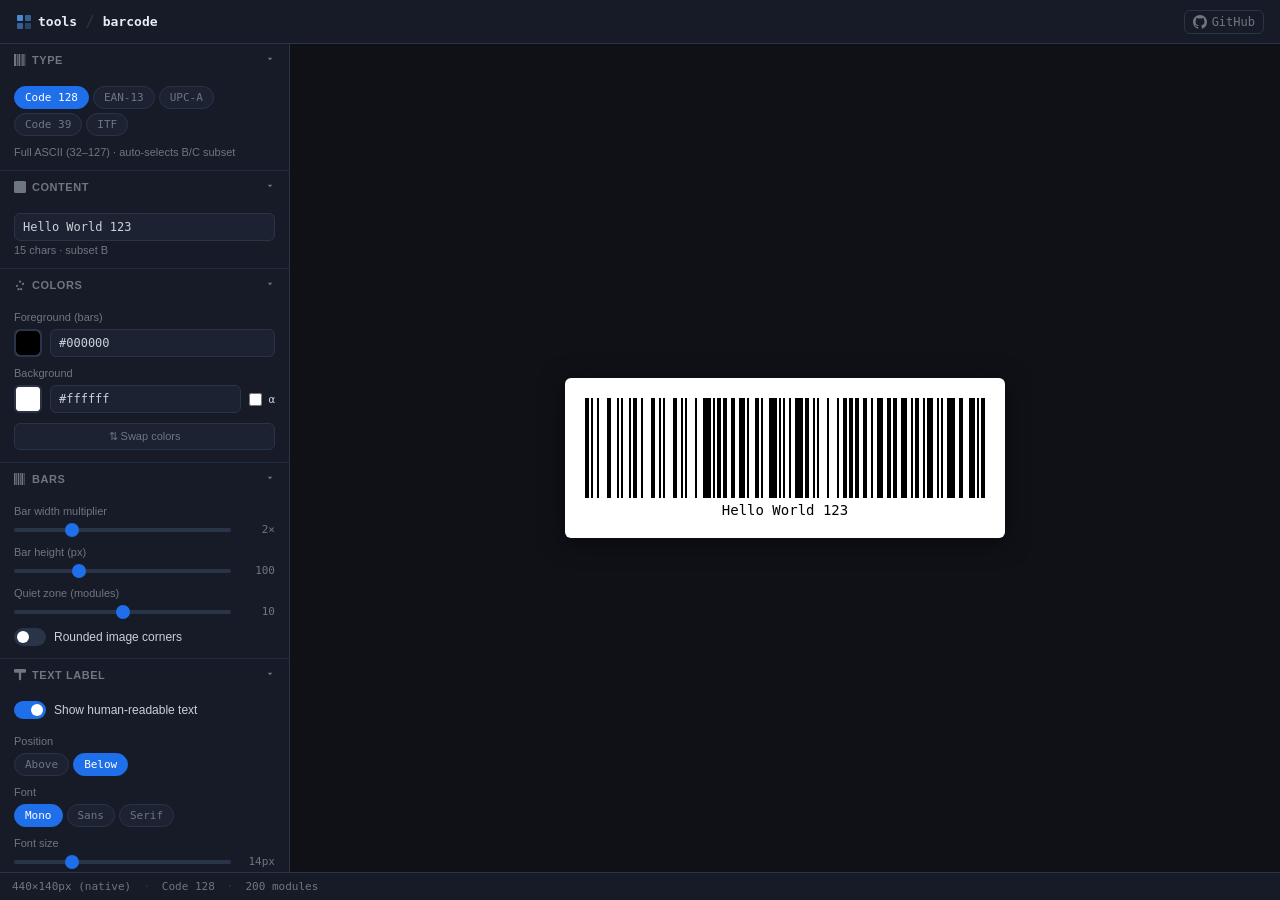
==== barcode/index.html @ 76c6822c "add barcode and qr tools, update homepage cards" ====
<!DOCTYPE html>
<html lang="en">
<head>
<meta charset="UTF-8">
<meta name="viewport" content="width=device-width, initial-scale=1">
<title>Barcode Generator · tools.bluejar.org</title>
<style>
*,*::before,*::after{box-sizing:border-box;margin:0;padding:0}
:root{
  --bg:#0f1117;--bg-sidebar:#161b27;--bg-input:#1c2232;--bg-hover:#1f2637;--bg-active:#243047;
  --border:#2a3448;--border-light:#1e2a3d;
  --accent:#1f6feb;--accent-h:#388bfd;
  --text:#c9d1d9;--text-dim:#6e7681;--text-heading:#e6edf3;
  --font-mono:'JetBrains Mono','Fira Mono','Cascadia Code',monospace;
  --font-ui:-apple-system,BlinkMacSystemFont,'Segoe UI',sans-serif;
  --hdr:44px;--sw:290px;--stbar:28px;--r:6px;
}
html,body{height:100%;background:var(--bg);color:var(--text);font-family:var(--font-ui);font-size:13px}

#app{display:grid;grid-template-columns:var(--sw) 1fr;grid-template-rows:var(--hdr) 1fr var(--stbar);height:100vh}

/* header */
header{grid-column:1/-1;display:flex;align-items:center;gap:8px;padding:0 16px;
  background:var(--bg-sidebar);border-bottom:1px solid var(--border);font-family:var(--font-mono);font-size:13px}
#hdr-logo{text-decoration:none;color:var(--text-heading);font-weight:600;display:flex;align-items:center;gap:6px}
.hdr-sep{color:var(--border);font-size:16px}
#hdr-title{color:var(--text-heading);font-weight:600}
#hdr-space{flex:1}
#hdr-gh{display:flex;align-items:center;gap:5px;color:var(--text-dim);text-decoration:none;
  font-size:12px;padding:4px 8px;border-radius:var(--r);border:1px solid var(--border)}
#hdr-gh:hover{color:var(--text);border-color:var(--accent)}

/* sidebar */
aside{background:var(--bg-sidebar);border-right:1px solid var(--border);overflow-y:auto;overflow-x:hidden}

/* main */
main{display:flex;align-items:center;justify-content:center;overflow:auto;padding:24px;background:var(--bg)}

/* status bar */
#stbar{grid-column:1/-1;display:flex;align-items:center;gap:12px;padding:0 12px;
  background:var(--bg-sidebar);border-top:1px solid var(--border);font-size:11px;
  color:var(--text-dim);font-family:var(--font-mono)}
.st-sep{opacity:.3}

/* preview */
#preview-wrap{display:flex;flex-direction:column;align-items:center;gap:12px;max-width:100%}
#preview-canvas{max-width:100%;max-height:calc(100vh - var(--hdr) - var(--stbar) - 48px);
  object-fit:contain;border-radius:var(--r);box-shadow:0 4px 24px rgba(0,0,0,.5);image-rendering:pixelated}
#preview-err{color:#f87171;background:rgba(248,113,113,.1);border:1px solid rgba(248,113,113,.3);
  border-radius:var(--r);padding:10px 16px;font-size:12px;max-width:520px;text-align:center;display:none}

/* sidebar sections */
.sb-sec{border-bottom:1px solid var(--border-light)}
.sb-hdr{display:flex;align-items:center;gap:6px;padding:10px 14px;cursor:pointer;user-select:none;
  font-size:11px;font-weight:600;letter-spacing:.05em;text-transform:uppercase;color:var(--text-dim)}
.sb-hdr:hover{color:var(--text);background:var(--bg-hover)}
.chevron{margin-left:auto;transition:transform .15s}
.sb-sec.collapsed .chevron{transform:rotate(-90deg)}
.sb-body{padding:10px 14px 12px;display:flex;flex-direction:column;gap:10px}
.sb-sec.collapsed .sb-body{display:none}

/* controls */
.clabel{font-size:11px;color:var(--text-dim);margin-bottom:3px;display:block}
.crow{display:flex;flex-direction:column;gap:3px}

/* pills */
.pills{display:flex;gap:4px;flex-wrap:wrap}
.pill{padding:4px 10px;border-radius:20px;border:1px solid var(--border);background:var(--bg-input);
  color:var(--text-dim);font-size:11px;cursor:pointer;transition:all .1s;font-family:var(--font-mono)}
.pill:hover{border-color:var(--accent);color:var(--text)}
.pill.active{background:var(--accent);border-color:var(--accent);color:#fff}

/* inputs */
input[type=text],input[type=number]{width:100%;background:var(--bg-input);border:1px solid var(--border);
  border-radius:var(--r);color:var(--text);padding:6px 8px;font-size:12px;font-family:var(--font-mono);outline:none}
input[type=text]:focus,input[type=number]:focus{border-color:var(--accent)}
input.err{border-color:#f87171!important}

/* color swatch */
.color-row{display:flex;align-items:center;gap:8px}
.swatch{width:28px;height:28px;border-radius:var(--r);border:2px solid var(--border);cursor:pointer;overflow:hidden;flex-shrink:0}
.swatch input[type=color]{width:42px;height:42px;margin:-7px;cursor:pointer;border:none;outline:none}
.cval{flex:1;font-family:var(--font-mono);font-size:11px}

/* slider */
.srow{display:flex;align-items:center;gap:8px}
input[type=range]{flex:1;-webkit-appearance:none;height:4px;border-radius:2px;background:var(--border);outline:none}
input[type=range]::-webkit-slider-thumb{-webkit-appearance:none;width:14px;height:14px;border-radius:50%;background:var(--accent);cursor:pointer}
.sval{font-size:11px;font-family:var(--font-mono);color:var(--text-dim);min-width:36px;text-align:right}

/* toggle */
.trow{display:flex;align-items:center;gap:8px}
.tog{position:relative;width:32px;height:18px;flex-shrink:0}
.tog input{opacity:0;width:0;height:0;position:absolute}
.tog-track{position:absolute;inset:0;background:var(--border);border-radius:9px;cursor:pointer;transition:background .15s}
.tog input:checked+.tog-track{background:var(--accent)}
.tog-thumb{position:absolute;top:3px;left:3px;width:12px;height:12px;background:#fff;border-radius:50%;pointer-events:none;transition:transform .15s}
.tog input:checked~.tog-thumb{transform:translateX(14px)}
.tog-lbl{font-size:12px;color:var(--text);cursor:pointer}

/* buttons */
.btn{display:inline-flex;align-items:center;gap:6px;padding:7px 14px;border-radius:var(--r);
  border:1px solid var(--border);background:var(--bg-input);color:var(--text);font-size:12px;
  cursor:pointer;transition:all .1s;font-family:var(--font-ui)}
.btn:hover{background:var(--bg-hover);border-color:var(--accent-h)}
.btn.primary{background:var(--accent);border-color:var(--accent);color:#fff}
.btn.primary:hover{background:var(--accent-h)}
.btn-row{display:flex;gap:6px;flex-wrap:wrap}
.btn:disabled{opacity:.4;cursor:not-allowed}
#btn-swap{padding:6px 10px;border-radius:var(--r);border:1px solid var(--border);background:var(--bg-input);
  cursor:pointer;color:var(--text-dim);font-size:11px;transition:all .1s}
#btn-swap:hover{color:var(--text);border-color:var(--accent)}

/* misc */
.hint{font-size:11px;color:var(--text-dim)}
.errhint{font-size:11px;color:#f87171}
.check-row{display:flex;align-items:center;gap:6px;cursor:pointer}
.check-row input[type=checkbox]{accent-color:var(--accent);width:13px;height:13px;cursor:pointer}
.check-lbl{font-size:12px}
</style>
</head>
<body>
<div id="app">

<header>
  <a id="hdr-logo" href="/">
    <svg width="16" height="16" viewBox="0 0 16 16" fill="none">
      <rect x="1" y="1" width="6" height="6" rx="1" fill="#58a6ff" opacity=".8"/>
      <rect x="9" y="1" width="6" height="6" rx="1" fill="#58a6ff" opacity=".5"/>
      <rect x="1" y="9" width="6" height="6" rx="1" fill="#58a6ff" opacity=".5"/>
      <rect x="9" y="9" width="6" height="6" rx="1" fill="#58a6ff" opacity=".3"/>
    </svg>
    tools
  </a>
  <span class="hdr-sep">/</span>
  <span id="hdr-title">barcode</span>
  <div id="hdr-space"></div>
  <a id="hdr-gh" href="https://github.com/humor4fun/tools" target="_blank">
    <svg width="14" height="14" viewBox="0 0 16 16" fill="currentColor"><path d="M8 0C3.58 0 0 3.58 0 8c0 3.54 2.29 6.53 5.47 7.59.4.07.55-.17.55-.38 0-.19-.01-.82-.01-1.49-2.01.37-2.53-.49-2.69-.94-.09-.23-.48-.94-.82-1.13-.28-.15-.68-.52-.01-.53.63-.01 1.08.58 1.23.82.72 1.21 1.87.87 2.33.66.07-.52.28-.87.51-1.07-1.78-.2-3.64-.89-3.64-3.95 0-.87.31-1.59.82-2.15-.08-.2-.36-1.02.08-2.12 0 0 .67-.21 2.2.82.64-.18 1.32-.27 2-.27.68 0 1.36.09 2 .27 1.53-1.04 2.2-.82 2.2-.82.44 1.1.16 1.92.08 2.12.51.56.82 1.27.82 2.15 0 3.07-1.87 3.75-3.65 3.95.29.25.54.73.54 1.48 0 1.07-.01 1.93-.01 2.2 0 .21.15.46.55.38A8.013 8.013 0 0016 8c0-4.42-3.58-8-8-8z"/></svg>
    GitHub
  </a>
</header>

<aside id="sidebar">

  <!-- TYPE -->
  <div class="sb-sec" id="sec-type">
    <div class="sb-hdr" data-sec="type">
      <svg width="12" height="12" viewBox="0 0 16 16" fill="currentColor"><path d="M0 0h3v16H0zm4 0h1v16H4zm2 0h2v16H6zm3 0h1v16H9zm2 0h2v16h-2zm3 0h1v16h-1z"/></svg>
      Type
      <span class="chevron"><svg width="10" height="10" viewBox="0 0 16 16" fill="currentColor"><path d="M4.5 6l3.5 4 3.5-4z"/></svg></span>
    </div>
    <div class="sb-body">
      <div class="pills" id="type-pills">
        <button class="pill active" data-type="code128">Code 128</button>
        <button class="pill" data-type="ean13">EAN-13</button>
        <button class="pill" data-type="upca">UPC-A</button>
        <button class="pill" data-type="code39">Code 39</button>
        <button class="pill" data-type="itf">ITF</button>
      </div>
      <div class="hint" id="type-hint">Full ASCII (32–127) · auto-selects B/C subset</div>
    </div>
  </div>

  <!-- CONTENT -->
  <div class="sb-sec" id="sec-content">
    <div class="sb-hdr" data-sec="content">
      <svg width="12" height="12" viewBox="0 0 16 16" fill="currentColor"><path d="M14 1H2a1 1 0 0 0-1 1v12a1 1 0 0 0 1 1h12a1 1 0 0 0 1-1V2a1 1 0 0 0-1-1zM2 0a2 2 0 0 0-2 2v12a2 2 0 0 0 2 2h12a2 2 0 0 0 2-2V2a2 2 0 0 0-2-2H2z"/><path d="M3 4.5h10v1H3zm0 2h10v1H3zm0 2h6v1H3z"/></svg>
      Content
      <span class="chevron"><svg width="10" height="10" viewBox="0 0 16 16" fill="currentColor"><path d="M4.5 6l3.5 4 3.5-4z"/></svg></span>
    </div>
    <div class="sb-body">
      <div class="crow">
        <input type="text" id="content-inp" value="Hello World 123" autocomplete="off" spellcheck="false">
        <div class="hint" id="content-hint"></div>
      </div>
    </div>
  </div>

  <!-- COLORS -->
  <div class="sb-sec" id="sec-colors">
    <div class="sb-hdr" data-sec="colors">
      <svg width="12" height="12" viewBox="0 0 16 16" fill="currentColor"><path d="M8 5a1.5 1.5 0 1 0 0-3 1.5 1.5 0 0 0 0 3zm4 3a1.5 1.5 0 1 0 0-3 1.5 1.5 0 0 0 0 3zM5.5 9a1.5 1.5 0 1 1-3 0 1.5 1.5 0 0 1 3 0zm.5 6a1.5 1.5 0 1 0 0-3 1.5 1.5 0 0 0 0 3zm5-1.5a1.5 1.5 0 1 1-3 0 1.5 1.5 0 0 1 3 0z"/></svg>
      Colors
      <span class="chevron"><svg width="10" height="10" viewBox="0 0 16 16" fill="currentColor"><path d="M4.5 6l3.5 4 3.5-4z"/></svg></span>
    </div>
    <div class="sb-body">
      <div class="crow">
        <label class="clabel">Foreground (bars)</label>
        <div class="color-row">
          <div class="swatch"><input type="color" id="fg-color" value="#000000"></div>
          <input type="text" id="fg-hex" value="#000000" class="cval">
        </div>
      </div>
      <div class="crow">
        <label class="clabel">Background</label>
        <div class="color-row">
          <div class="swatch" style="background:repeating-conic-gradient(#555 0% 25%,#333 0% 50%) 0 0/8px 8px">
            <input type="color" id="bg-color" value="#ffffff">
          </div>
          <input type="text" id="bg-hex" value="#ffffff" class="cval">
          <label class="check-row" title="Transparent background (PNG only)">
            <input type="checkbox" id="bg-transparent">
            <span class="check-lbl" style="font-family:var(--font-mono);font-size:11px">α</span>
          </label>
        </div>
      </div>
      <button id="btn-swap">⇅ Swap colors</button>
    </div>
  </div>

  <!-- BARS -->
  <div class="sb-sec" id="sec-bars">
    <div class="sb-hdr" data-sec="bars">
      <svg width="12" height="12" viewBox="0 0 16 16" fill="currentColor"><path d="M0 0h2v16H0zm3 0h1v16H3zm2 0h2v16H5zm3 0h1v16H8zm2 0h2v16h-2zm3 0h1v16h-1z"/></svg>
      Bars
      <span class="chevron"><svg width="10" height="10" viewBox="0 0 16 16" fill="currentColor"><path d="M4.5 6l3.5 4 3.5-4z"/></svg></span>
    </div>
    <div class="sb-body">
      <div class="crow">
        <label class="clabel">Bar width multiplier</label>
        <div class="srow">
          <input type="range" id="bar-width" min="1" max="5" value="2" step="0.5">
          <span class="sval" id="bw-val">2×</span>
        </div>
      </div>
      <div class="crow">
        <label class="clabel">Bar height (px)</label>
        <div class="srow">
          <input type="range" id="bar-height" min="20" max="300" value="100">
          <span class="sval" id="bh-val">100</span>
        </div>
      </div>
      <div class="crow">
        <label class="clabel">Quiet zone (modules)</label>
        <div class="srow">
          <input type="range" id="quiet-zone" min="0" max="20" value="10">
          <span class="sval" id="qz-val">10</span>
        </div>
      </div>
      <div class="crow">
        <div class="trow">
          <label class="tog"><input type="checkbox" id="rounded"><div class="tog-track"></div><div class="tog-thumb"></div></label>
          <span class="tog-lbl">Rounded image corners</span>
        </div>
      </div>
      <div class="crow" id="radius-row" style="display:none">
        <label class="clabel">Corner radius</label>
        <div class="srow">
          <input type="range" id="corner-r" min="2" max="40" value="16">
          <span class="sval" id="cr-val">16px</span>
        </div>
      </div>
    </div>
  </div>

  <!-- TEXT LABEL -->
  <div class="sb-sec" id="sec-text">
    <div class="sb-hdr" data-sec="text">
      <svg width="12" height="12" viewBox="0 0 16 16" fill="currentColor"><path d="M1.5 0A1.5 1.5 0 0 0 0 1.5v2A1.5 1.5 0 0 0 1.5 5h5v8.5A1.5 1.5 0 0 0 8 15a1.5 1.5 0 0 0 1.5-1.5V5h5A1.5 1.5 0 0 0 16 3.5v-2A1.5 1.5 0 0 0 14.5 0h-13z"/></svg>
      Text Label
      <span class="chevron"><svg width="10" height="10" viewBox="0 0 16 16" fill="currentColor"><path d="M4.5 6l3.5 4 3.5-4z"/></svg></span>
    </div>
    <div class="sb-body">
      <div class="crow">
        <div class="trow">
          <label class="tog"><input type="checkbox" id="show-text" checked><div class="tog-track"></div><div class="tog-thumb"></div></label>
          <span class="tog-lbl">Show human-readable text</span>
        </div>
      </div>
      <div id="text-opts">
        <div style="display:flex;flex-direction:column;gap:10px;margin-top:6px">
          <div class="crow" id="text-pos-row">
            <label class="clabel">Position</label>
            <div class="pills" id="pos-pills">
              <button class="pill" data-pos="above">Above</button>
              <button class="pill active" data-pos="below">Below</button>
            </div>
          </div>
          <div class="crow">
            <label class="clabel">Font</label>
            <div class="pills" id="font-pills">
              <button class="pill active" data-font="monospace">Mono</button>
              <button class="pill" data-font="sans-serif">Sans</button>
              <button class="pill" data-font="serif">Serif</button>
            </div>
          </div>
          <div class="crow">
            <label class="clabel">Font size</label>
            <div class="srow">
              <input type="range" id="font-size" min="8" max="32" value="14">
              <span class="sval" id="fs-val">14px</span>
            </div>
          </div>
          <div class="crow">
            <label class="clabel">Gap between bars and text</label>
            <div class="srow">
              <input type="range" id="text-gap" min="0" max="20" value="6">
              <span class="sval" id="tg-val">6px</span>
            </div>
          </div>
          <div class="crow">
            <div class="trow">
              <label class="tog"><input type="checkbox" id="custom-tc"><div class="tog-track"></div><div class="tog-thumb"></div></label>
              <span class="tog-lbl">Custom text color</span>
            </div>
          </div>
          <div class="crow" id="tc-row" style="display:none">
            <label class="clabel">Text color</label>
            <div class="color-row">
              <div class="swatch"><input type="color" id="tc-color" value="#000000"></div>
              <input type="text" id="tc-hex" value="#000000" class="cval">
            </div>
          </div>
        </div>
      </div>
    </div>
  </div>

  <!-- SIZE -->
  <div class="sb-sec" id="sec-size">
    <div class="sb-hdr" data-sec="size">
      <svg width="12" height="12" viewBox="0 0 16 16" fill="currentColor"><path d="M5 1a2 2 0 0 0-2 2v1h10V3a2 2 0 0 0-2-2H5zm6 8H5a2 2 0 0 0-2 2v1h10v-1a2 2 0 0 0-2-2zM3 11h10v1H3zm0-8h10v1H3z"/></svg>
      Size
      <span class="chevron"><svg width="10" height="10" viewBox="0 0 16 16" fill="currentColor"><path d="M4.5 6l3.5 4 3.5-4z"/></svg></span>
    </div>
    <div class="sb-body">
      <div class="crow">
        <label class="clabel">Output width (px)</label>
        <div class="srow">
          <input type="range" id="out-width" min="200" max="2000" value="600" step="50">
          <span class="sval" id="ow-val">600</span>
        </div>
      </div>
      <div class="hint">Height computed from bar height + text + quiet zone</div>
    </div>
  </div>

  <!-- EXPORT -->
  <div class="sb-sec" id="sec-export">
    <div class="sb-hdr" data-sec="export">
      <svg width="12" height="12" viewBox="0 0 16 16" fill="currentColor"><path d="M.5 9.9a.5.5 0 0 1 .5.5v2.5a1 1 0 0 0 1 1h12a1 1 0 0 0 1-1v-2.5a.5.5 0 0 1 1 0v2.5a2 2 0 0 1-2 2H2a2 2 0 0 1-2-2v-2.5a.5.5 0 0 1 .5-.5z"/><path d="M7.646 11.854a.5.5 0 0 0 .708 0l3-3a.5.5 0 0 0-.708-.708L8.5 10.293V1.5a.5.5 0 0 0-1 0v8.793L5.354 8.146a.5.5 0 1 0-.708.708l3 3z"/></svg>
      Export
      <span class="chevron"><svg width="10" height="10" viewBox="0 0 16 16" fill="currentColor"><path d="M4.5 6l3.5 4 3.5-4z"/></svg></span>
    </div>
    <div class="sb-body">
      <div class="btn-row">
        <button class="btn primary" id="btn-png">
          <svg width="12" height="12" viewBox="0 0 16 16" fill="currentColor"><path d="M.5 9.9a.5.5 0 0 1 .5.5v2.5a1 1 0 0 0 1 1h12a1 1 0 0 0 1-1v-2.5a.5.5 0 0 1 1 0v2.5a2 2 0 0 1-2 2H2a2 2 0 0 1-2-2v-2.5a.5.5 0 0 1 .5-.5z"/><path d="M7.646 11.854a.5.5 0 0 0 .708 0l3-3a.5.5 0 0 0-.708-.708L8.5 10.293V1.5a.5.5 0 0 0-1 0v8.793L5.354 8.146a.5.5 0 1 0-.708.708l3 3z"/></svg>
          PNG
        </button>
        <button class="btn" id="btn-svg">
          <svg width="12" height="12" viewBox="0 0 16 16" fill="currentColor"><path d="M.5 9.9a.5.5 0 0 1 .5.5v2.5a1 1 0 0 0 1 1h12a1 1 0 0 0 1-1v-2.5a.5.5 0 0 1 1 0v2.5a2 2 0 0 1-2 2H2a2 2 0 0 1-2-2v-2.5a.5.5 0 0 1 .5-.5z"/><path d="M7.646 11.854a.5.5 0 0 0 .708 0l3-3a.5.5 0 0 0-.708-.708L8.5 10.293V1.5a.5.5 0 0 0-1 0v8.793L5.354 8.146a.5.5 0 1 0-.708.708l3 3z"/></svg>
          SVG
        </button>
        <button class="btn" id="btn-copy">
          <svg width="12" height="12" viewBox="0 0 16 16" fill="currentColor"><path d="M4 1.5H3a2 2 0 0 0-2 2V14a2 2 0 0 0 2 2h10a2 2 0 0 0 2-2V3.5a2 2 0 0 0-2-2h-1v1h1a1 1 0 0 1 1 1V14a1 1 0 0 1-1 1H3a1 1 0 0 1-1-1V3.5a1 1 0 0 1 1-1h1v-1z"/><path d="M9.5 1a.5.5 0 0 1 .5.5v1a.5.5 0 0 1-.5.5h-3a.5.5 0 0 1-.5-.5v-1a.5.5 0 0 1 .5-.5h3zm-3-1A1.5 1.5 0 0 0 5 1.5H4.5v1A1.5 1.5 0 0 0 6 4h4a1.5 1.5 0 0 0 1.5-1.5v-1H11A1.5 1.5 0 0 0 9.5 0h-3z"/></svg>
          Copy
        </button>
      </div>
      <div id="copy-msg" class="hint" style="display:none">Copied!</div>
    </div>
  </div>

</aside>

<main>
  <div id="preview-wrap">
    <canvas id="preview-canvas"></canvas>
    <div id="preview-err"></div>
  </div>
</main>

<div id="stbar">
  <span id="st-dims">—</span>
  <span class="st-sep">·</span>
  <span id="st-type">—</span>
  <span class="st-sep">·</span>
  <span id="st-info">—</span>
</div>

</div><!-- #app -->
<script>
'use strict';

// ─── Code 128 BARS ──────────────────────────────────────────────────────────
// 107 entries (indices 0-106). Each is a number whose decimal string
// is the binary module pattern (1=bar, 0=space).
// Source: ISO/IEC 15417, verified via JsBarcode open-source constants.
const C128_BARS = [
  11011001100,11001101100,11001100110,10010011000,10010001100,
  10001001100,10011001000,10011000100,10001100100,11001001000,
  11001000100,11000100100,10110011100,10011011100,10011001110,
  10111001100,10011101100,10011100110,11001110010,11001011100,
  11001001110,11011100100,11001110100,11101101110,11101001100,
  11100101100,11100100110,11101100100,11100110100,11100110010,
  11011011000,11011000110,11000110110,10100011000,10001011000,
  10001000110,10110001000,10001101000,10001100010,11010001000,
  11000101000,11000100010,10110111000,10110001110,10001101110,
  10111011000,10111000110,10001110110,11101110110,11010001110,
  11000101110,11011101000,11011100010,11011101110,11101011000,
  11101000110,11100010110,11101101000,11101100010,11100011010,
  11101111010,11001000010,11110001010,10100110000,10100001100,
  10010110000,10010000110,10000101100,10000100110,10110010000,
  10110000100,10011010000,10011000010,10000110100,10000110010,
  11000010010,11001010000,11110111010,11000010100,10001111010,
  10100111100,10010111100,10010011110,10111100100,10011110100,
  10011110010,11110100100,11110010100,11110010010,11011011110,
  11011110110,11110110110,10101111000,10100011110,10001011110,
  10111101000,10111100010,11110101000,11110100010,10111011110,
  10111101110,11101011110,11110101110,11010000100,11010010000,
  11010011100, // 105 = START C
  1100011101011 // 106 = STOP (13 modules)
];
const C128_SA=103,C128_SB=104,C128_SC=105,C128_STOP=106;

// ─── Code 39 ────────────────────────────────────────────────────────────────
// 9-bit pattern: positions 0,2,4,6,8 = bars; 1,3,5,7 = spaces. '1'=wide,'0'=narrow.
const C39={
  '0':'000110100','1':'100100001','2':'001100001','3':'101100000','4':'000110001',
  '5':'100110000','6':'001110000','7':'000100101','8':'100100100','9':'001100100',
  'A':'100001001','B':'001001001','C':'101001000','D':'000011001','E':'100011000',
  'F':'001011000','G':'000001101','H':'100001100','I':'001001100','J':'000011100',
  'K':'100000011','L':'001000011','M':'101000010','N':'000010011','O':'100010010',
  'P':'001010010','Q':'000000111','R':'100000110','S':'001000110','T':'000010110',
  'U':'110000001','V':'011000001','W':'111000000','X':'010010001','Y':'110010000',
  'Z':'011010000','-':'010000101','.':'110000100',' ':'011000100',
  '$':'010101000','/':'010100010','+':'010001010','%':'000101010','*':'010010100'
};

// ─── ITF digits ─────────────────────────────────────────────────────────────
// 5-bit pattern: '1'=wide, '0'=narrow. 2 wides per digit.
const ITF={'0':'00110','1':'10001','2':'01001','3':'11000','4':'00101',
           '5':'10100','6':'01100','7':'00011','8':'10010','9':'01010'};

// ─── EAN-13 / UPC-A ─────────────────────────────────────────────────────────
const EAN_L=['0001101','0011001','0010011','0111101','0100011','0110001','0101111','0111011','0110111','0001011'];
const EAN_G=['0100111','0110011','0011011','0100001','0011101','0111001','0000101','0010001','0001001','0010111'];
const EAN_R=['1110010','1100110','1101100','1000010','1011100','1001110','1010000','1000100','1001000','1110100'];
// Parity for first digit (0=L-code, 1=G-code)
const EAN_PAR=['000000','001011','001101','001110','010011','011001','011100','010101','010110','011010'];

// ═══════════════════════════════════════════════════════════════════════════
//  ENCODERS — all return { mods:[{w,bar},...], meta:{...} }
// ═══════════════════════════════════════════════════════════════════════════

function c128push(mods, code) {
  if (C128_BARS[code] === undefined) throw new Error('Bad C128 code: '+code);
  const s = C128_BARS[code].toString();
  for (const b of s) mods.push({w:1, bar:b==='1'});
}

function encodeCode128(text) {
  if (!text) throw new Error('Enter content to encode');
  const mods = [];
  const allDig = /^\d+$/.test(text);
  let start, codes=[];

  if (allDig && text.length>=2 && text.length%2===0) {
    start=C128_SC;
    for (let i=0;i<text.length;i+=2) codes.push(parseInt(text.slice(i,i+2),10));
  } else {
    start=C128_SB;
    for (const ch of text) {
      const c=ch.charCodeAt(0)-32;
      if (c<0||c>95) throw new Error(`Character "${ch}" not encodable in Code 128 (ASCII 32–127 only)`);
      codes.push(c);
    }
  }

  let chk=start;
  for (let i=0;i<codes.length;i++) chk+=(i+1)*codes[i];
  chk=chk%103;

  c128push(mods,start);
  for (const c of codes) c128push(mods,c);
  c128push(mods,chk);
  c128push(mods,C128_STOP);

  return {mods, meta:{type:'code128', text}};
}

function encodeCode39(text) {
  if (!text) throw new Error('Enter content to encode');
  const up=text.toUpperCase();
  for (const ch of up) if (!C39[ch]) throw new Error(`"${ch}" not valid in Code 39 — allowed: A-Z 0-9 - . $ / + % space`);
  const mods=[];
  const chars=['*',...up.split(''),'*'];
  for (let ci=0;ci<chars.length;ci++) {
    const p=C39[chars[ci]];
    for (let i=0;i<9;i++) mods.push({w:p[i]==='1'?3:1, bar:i%2===0});
    if (ci<chars.length-1) mods.push({w:1,bar:false}); // interchar gap
  }
  return {mods, meta:{type:'code39', text:up}};
}

function encodeITF(text) {
  if (!text) throw new Error('Enter digits to encode');
  if (!/^\d+$/.test(text)) throw new Error('ITF requires digits only');
  if (text.length%2!==0) throw new Error('ITF requires an even number of digits');
  const mods=[];
  // start guard: BNBN (4 narrow)
  mods.push({w:1,bar:true},{w:1,bar:false},{w:1,bar:true},{w:1,bar:false});
  for (let i=0;i<text.length;i+=2) {
    const bp=ITF[text[i]]; const sp=ITF[text[i+1]];
    for (let j=0;j<5;j++) {
      mods.push({w:bp[j]==='1'?3:1,bar:true});
      mods.push({w:sp[j]==='1'?3:1,bar:false});
    }
  }
  // stop guard: wide bar, narrow space, narrow bar
  mods.push({w:3,bar:true},{w:1,bar:false},{w:1,bar:true});
  return {mods, meta:{type:'itf', text}};
}

function ean13check(d12) {
  let s=0;
  for (let i=0;i<12;i++) s+=parseInt(d12[i],10)*(i%2===0?1:3);
  return (10-s%10)%10;
}

// Returns {mods, meta} where meta includes layout x-positions for standard display
function encodeEAN13(text, isUPCA=false) {
  const raw=text.replace(/\D/g,'');
  const inputLen=isUPCA?11:12;
  const totalLen=isUPCA?12:13;
  if (raw.length!==inputLen && raw.length!==totalLen)
    throw new Error(`${isUPCA?'UPC-A':'EAN-13'} requires ${inputLen} digits (check digit auto-computed)`);

  const base = isUPCA ? '0'+raw.slice(0,11) : raw.slice(0,12);
  const chk = ean13check(base);
  if (raw.length===totalLen) {
    const givenChk=parseInt(raw[totalLen-1],10);
    if (givenChk!==chk) throw new Error(`Check digit should be ${chk}, got ${givenChk}`);
  }

  const all = base+chk; // 13 digits for EAN-13
  const first=parseInt(all[0],10);
  const par=EAN_PAR[first];

  const mods=[];
  let x=0; // track module positions for text layout
  const layout={};

  // left guard 101
  mods.push({w:1,bar:true},{w:1,bar:false},{w:1,bar:true}); x+=3;
  mods[mods.length-3].guard=true; mods[mods.length-2].guard=true; mods[mods.length-1].guard=true;
  layout.leftDataStart=x;

  // left 6 digits
  for (let i=0;i<6;i++) {
    const d=parseInt(all[i+1],10);
    const code=par[i]==='0'?EAN_L[d]:EAN_G[d];
    for (const b of code) { mods.push({w:1,bar:b==='1'}); x++; }
  }
  layout.leftDataEnd=x;

  // center guard 01010
  [{bar:false},{bar:true},{bar:false},{bar:true},{bar:false}].forEach(m=>{
    mods.push({...m,w:1,guard:true}); x++;
  });
  layout.rightDataStart=x;

  // right 6 digits
  for (let i=0;i<6;i++) {
    const d=parseInt(all[i+7],10);
    const code=EAN_R[d];
    for (const b of code) { mods.push({w:1,bar:b==='1'}); x++; }
  }
  layout.rightDataEnd=x;

  // right guard 101
  [{bar:true},{bar:false},{bar:true}].forEach(m=>{ mods.push({...m,w:1,guard:true}); x++; });

  const displayAll = isUPCA ? all.slice(1) : all; // UPC-A shows 12 digits
  const firstChar = isUPCA ? all[1] : all[0];
  const lastChar  = isUPCA ? all[12] : null;
  const midLeft   = isUPCA ? all.slice(2,7) : all.slice(1,7);
  const midRight  = isUPCA ? all.slice(7,12) : all.slice(7,13);

  return {mods, meta:{
    type: isUPCA?'upca':'ean13',
    all, displayAll, firstChar, lastChar, midLeft, midRight,
    checkDigit: chk, layout, isUPCA
  }};
}

function encodeUPCA(text) { return encodeEAN13(text, true); }

// ═══════════════════════════════════════════════════════════════════════════
//  RENDERER
// ═══════════════════════════════════════════════════════════════════════════

function getOpts() {
  return {
    fg:         fgColor.value,
    bg:         bgColor.value,
    transparent: bgTransp.checked,
    barWidth:   parseFloat(barWidthEl.value),
    barHeight:  parseInt(barHeightEl.value),
    quietZone:  parseInt(quietZoneEl.value),
    rounded:    roundedEl.checked,
    cornerR:    parseInt(cornerREl.value),
    showText:   showTextEl.checked,
    textPos:    curTextPos,
    fontFamily: curFont,
    fontSize:   parseInt(fontSizeEl.value),
    textGap:    parseInt(textGapEl.value),
    textColor:  customTcEl.checked ? tcColorEl.value : fgColor.value,
    outWidth:   parseInt(outWidthEl.value),
  };
}

function renderToCanvas(canvas, mods, meta, opts) {
  const sc=opts.barWidth, barH=opts.barHeight;
  const qz=opts.quietZone*sc;
  const fs=opts.fontSize, tg=opts.textGap;
  const showT=opts.showText;
  const above=opts.textPos==='above';
  const isEAN=(meta.type==='ean13'||meta.type==='upca');

  // Total module width
  const totalW=mods.reduce((s,m)=>s+m.w,0)*sc;

  // For EAN/UPC: guard bars extend 5px below data bars
  const guardExt = isEAN&&showT ? Math.round(fs*0.4+tg) : (isEAN ? 6 : 0);
  const effectiveBarH = barH + (isEAN ? guardExt : 0);

  // Height calculation
  const textH = showT ? (fs+tg) : 0;
  const canvasW = totalW + 2*qz + (isEAN ? 2*qz : 0); // extra left qz for first digit
  const extraLeft = isEAN ? qz : 0;
  const canvasH = effectiveBarH + 2*qz + textH;

  canvas.width  = Math.round(canvasW);
  canvas.height = Math.round(canvasH);

  const ctx=canvas.getContext('2d');
  ctx.clearRect(0,0,canvas.width,canvas.height);

  if (!opts.transparent) {
    ctx.fillStyle=opts.bg;
    ctx.fillRect(0,0,canvas.width,canvas.height);
  }

  const barTop = qz + (showT&&above ? textH : 0);

  // Draw bars
  let cx=qz+extraLeft;
  for (const {w,bar,guard} of mods) {
    const pw=w*sc;
    if (bar) {
      ctx.fillStyle=opts.fg;
      if (isEAN&&guard) {
        ctx.fillRect(cx, barTop, pw, barH+guardExt);
      } else {
        ctx.fillRect(cx, barTop, pw, barH);
      }
    }
    cx+=pw;
  }

  // Text label
  if (showT) {
    ctx.fillStyle=opts.textColor;
    ctx.font=`${fs}px ${opts.fontFamily}`;
    ctx.textBaseline='top';

    if (isEAN) {
      const {layout,firstChar,lastChar,midLeft,midRight,isUPCA}=meta;
      const textY = above ? qz : barTop+barH+guardExt+tg;

      // first digit (left of left guard)
      ctx.textAlign='center';
      ctx.fillText(firstChar, qz/2+extraLeft/2, barTop+barH/2-fs/2);

      // mid-left digits (centered in left data section)
      const lx1=(qz+extraLeft+layout.leftDataStart*sc);
      const lx2=(qz+extraLeft+layout.leftDataEnd*sc);
      ctx.textAlign='center';
      ctx.fillText(midLeft, (lx1+lx2)/2, textY);

      // mid-right digits
      const rx1=(qz+extraLeft+layout.rightDataStart*sc);
      const rx2=(qz+extraLeft+layout.rightDataEnd*sc);
      ctx.fillText(midRight, (rx1+rx2)/2, textY);

      // last digit for UPC-A (right of right guard)
      if (isUPCA&&lastChar) {
        ctx.textAlign='left';
        ctx.fillText(lastChar, rx2+4, barTop+barH/2-fs/2);
      }
    } else {
      const textY = above ? qz : barTop+barH+tg;
      ctx.textAlign='center';
      ctx.fillText(meta.text||'', canvas.width/2, textY);
    }
  }

  // Rounded corner clip
  if (opts.rounded && opts.cornerR>0) {
    applyRoundClip(canvas, opts.cornerR);
  }
}

function applyRoundClip(canvas, r) {
  const ctx=canvas.getContext('2d');
  const w=canvas.width, h=canvas.height;
  r=Math.min(r,w/2,h/2);
  const img=ctx.getImageData(0,0,w,h);
  const d=img.data;
  for (let py=0;py<h;py++) {
    for (let px=0;px<w;px++) {
      let inside=true;
      if (px<r&&py<r&&Math.hypot(px-r,py-r)>r) inside=false;
      else if (px>w-r&&py<r&&Math.hypot(px-(w-r),py-r)>r) inside=false;
      else if (px<r&&py>h-r&&Math.hypot(px-r,py-(h-r))>r) inside=false;
      else if (px>w-r&&py>h-r&&Math.hypot(px-(w-r),py-(h-r))>r) inside=false;
      if (!inside) d[(py*w+px)*4+3]=0;
    }
  }
  ctx.putImageData(img,0,0);
}

// ═══════════════════════════════════════════════════════════════════════════
//  SVG EXPORT
// ═══════════════════════════════════════════════════════════════════════════

function generateSVG(mods, meta, opts) {
  const sc=opts.barWidth, barH=opts.barHeight;
  const qz=opts.quietZone*sc;
  const fs=opts.fontSize, tg=opts.textGap;
  const showT=opts.showText, above=opts.textPos==='above';
  const isEAN=(meta.type==='ean13'||meta.type==='upca');

  const totalW=mods.reduce((s,m)=>s+m.w,0)*sc;
  const guardExt=isEAN&&showT?Math.round(fs*0.4+tg):(isEAN?6:0);
  const effectiveBarH=barH+(isEAN?guardExt:0);
  const textH=showT?(fs+tg):0;
  const extraLeft=isEAN?qz:0;
  const cW=Math.round(totalW+2*qz+extraLeft);
  const cH=Math.round(effectiveBarH+2*qz+textH);
  const barTop=qz+(showT&&above?textH:0);

  let rects='', texts='';
  let cx=qz+extraLeft;
  for (const {w,bar,guard} of mods) {
    const pw=w*sc;
    if (bar) {
      const h2=isEAN&&guard?barH+guardExt:barH;
      rects+=`<rect x="${cx}" y="${barTop}" width="${pw}" height="${h2}"/>`;
    }
    cx+=pw;
  }

  if (showT) {
    const ff=opts.fontFamily;
    const tc=opts.textColor;
    if (isEAN) {
      const {layout,firstChar,lastChar,midLeft,midRight,isUPCA}=meta;
      const textY=above?qz:barTop+barH+guardExt+tg;
      const lx1=qz+extraLeft+layout.leftDataStart*sc;
      const lx2=qz+extraLeft+layout.leftDataEnd*sc;
      const rx1=qz+extraLeft+layout.rightDataStart*sc;
      const rx2=qz+extraLeft+layout.rightDataEnd*sc;
      texts+=`<text x="${(qz/2+extraLeft/2).toFixed(1)}" y="${(barTop+barH/2+fs/2).toFixed(1)}" text-anchor="middle" font-family="${ff}" font-size="${fs}" fill="${tc}">${firstChar}</text>`;
      texts+=`<text x="${((lx1+lx2)/2).toFixed(1)}" y="${(textY+fs).toFixed(1)}" text-anchor="middle" font-family="${ff}" font-size="${fs}" fill="${tc}">${midLeft}</text>`;
      texts+=`<text x="${((rx1+rx2)/2).toFixed(1)}" y="${(textY+fs).toFixed(1)}" text-anchor="middle" font-family="${ff}" font-size="${fs}" fill="${tc}">${midRight}</text>`;
      if (isUPCA&&lastChar) texts+=`<text x="${(rx2+4).toFixed(1)}" y="${(barTop+barH/2+fs/2).toFixed(1)}" font-family="${ff}" font-size="${fs}" fill="${tc}">${lastChar}</text>`;
    } else {
      const textY=above?qz:barTop+barH+tg;
      texts+=`<text x="${(cW/2).toFixed(1)}" y="${(textY+fs).toFixed(1)}" text-anchor="middle" font-family="${ff}" font-size="${fs}" fill="${tc}">${escapeXML(meta.text||'')}</text>`;
    }
  }

  const bg=opts.transparent?'':`<rect width="${cW}" height="${cH}" fill="${opts.bg}"/>`;
  const bars=`<g fill="${opts.fg}">${rects}</g>`;

  if (opts.rounded&&opts.cornerR>0) {
    const r=opts.cornerR;
    return `<svg xmlns="http://www.w3.org/2000/svg" width="${cW}" height="${cH}" viewBox="0 0 ${cW} ${cH}"><defs><clipPath id="rc"><rect width="${cW}" height="${cH}" rx="${r}" ry="${r}"/></clipPath></defs><g clip-path="url(#rc)">${bg}${bars}${texts}</g></svg>`;
  }
  return `<svg xmlns="http://www.w3.org/2000/svg" width="${cW}" height="${cH}" viewBox="0 0 ${cW} ${cH}">${bg}${bars}${texts}</svg>`;
}

function escapeXML(s) { return s.replace(/&/g,'&amp;').replace(/</g,'&lt;').replace(/>/g,'&gt;').replace(/"/g,'&quot;'); }

// ═══════════════════════════════════════════════════════════════════════════
//  ENCODE + RENDER
// ═══════════════════════════════════════════════════════════════════════════

let lastMods=null, lastMeta=null;

function encodeAndRender() {
  const text=contentInp.value;
  const opts=getOpts();
  let result;

  try {
    switch(curType) {
      case 'code128': result=encodeCode128(text); break;
      case 'code39':  result=encodeCode39(text);  break;
      case 'itf':     result=encodeITF(text);     break;
      case 'ean13':   result=encodeEAN13(text);   break;
      case 'upca':    result=encodeUPCA(text);    break;
    }

    lastMods=result.mods; lastMeta=result.meta;
    contentInp.classList.remove('err');
    previewErr.style.display='none';
    contentHint.className='hint';
    contentHint.textContent=getHint(text, result.meta);
    renderToCanvas(previewCanvas, lastMods, lastMeta, opts);
    updateStatus(lastMods, lastMeta, opts);

  } catch(e) {
    contentInp.classList.add('err');
    previewErr.style.display='block';
    previewErr.textContent=e.message;
    contentHint.className='errhint';
    contentHint.textContent=e.message;
  }
}

function getHint(input, meta) {
  if (!meta) return '';
  if (meta.type==='ean13') {
    const digits=input.replace(/\D/g,'');
    return digits.length===12 ? `Check digit: ${meta.checkDigit}` : `EAN-13 · check digit validated`;
  }
  if (meta.type==='upca') {
    const digits=input.replace(/\D/g,'');
    return digits.length===11 ? `Check digit: ${meta.checkDigit}` : `UPC-A · check digit validated`;
  }
  if (meta.type==='itf') return `${input.length} digits`;
  if (meta.type==='code39') return `${input.length} chars · encoded as uppercase`;
  if (meta.type==='code128') return `${input.length} chars · subset ${/^\d+$/.test(input)&&input.length>=2&&input.length%2===0?'C (numeric)':'B'}`;
  return '';
}

function updateStatus(mods, meta, opts) {
  const tw=mods.reduce((s,m)=>s+m.w,0);
  const isEAN=meta.type==='ean13'||meta.type==='upca';
  const guardExt=isEAN&&opts.showText?Math.round(opts.fontSize*0.4+opts.textGap):(isEAN?6:0);
  const textH=opts.showText?(opts.fontSize+opts.textGap):0;
  const w=Math.round(tw*opts.barWidth+2*opts.quietZone*opts.barWidth+(isEAN?opts.quietZone*opts.barWidth:0));
  const h=Math.round(opts.barHeight+(isEAN?guardExt:0)+2*opts.quietZone+textH);
  stDims.textContent=`${w}×${h}px (native)`;
  stType.textContent={code128:'Code 128',code39:'Code 39',itf:'ITF',ean13:'EAN-13',upca:'UPC-A'}[meta.type];
  stInfo.textContent=`${tw} modules`;
}

// ═══════════════════════════════════════════════════════════════════════════
//  DOM REFS
// ═══════════════════════════════════════════════════════════════════════════

const contentInp  = document.getElementById('content-inp');
const contentHint = document.getElementById('content-hint');
const previewCanvas=document.getElementById('preview-canvas');
const previewErr  = document.getElementById('preview-err');
const fgColor     = document.getElementById('fg-color');
const fgHex       = document.getElementById('fg-hex');
const bgColor     = document.getElementById('bg-color');
const bgHex       = document.getElementById('bg-hex');
const bgTransp    = document.getElementById('bg-transparent');
const barWidthEl  = document.getElementById('bar-width');
const barHeightEl = document.getElementById('bar-height');
const quietZoneEl = document.getElementById('quiet-zone');
const roundedEl   = document.getElementById('rounded');
const cornerREl   = document.getElementById('corner-r');
const showTextEl  = document.getElementById('show-text');
const fontSizeEl  = document.getElementById('font-size');
const textGapEl   = document.getElementById('text-gap');
const customTcEl  = document.getElementById('custom-tc');
const tcColorEl   = document.getElementById('tc-color');
const tcHexEl     = document.getElementById('tc-hex');
const outWidthEl  = document.getElementById('out-width');
const stDims      = document.getElementById('st-dims');
const stType      = document.getElementById('st-type');
const stInfo      = document.getElementById('st-info');

// ═══════════════════════════════════════════════════════════════════════════
//  STATE
// ═══════════════════════════════════════════════════════════════════════════

let curType='code128', curTextPos='below', curFont='monospace';

const TYPE_HINTS={
  code128:'Full ASCII (32–127) · auto-selects B/C subset',
  ean13:  '12 digits input · check digit auto-computed',
  upca:   '11 digits input · check digit auto-computed',
  code39: 'A-Z 0-9 - . $ / + % space · case-insensitive',
  itf:    'Even number of digits only'
};
const TYPE_DEFAULTS={
  code128:'Hello World 123',
  ean13:  '590123412345',
  upca:   '03600024145',
  code39: 'HELLO WORLD',
  itf:    '12345678'
};

// ═══════════════════════════════════════════════════════════════════════════
//  EVENT WIRING
// ═══════════════════════════════════════════════════════════════════════════

// Sidebar collapse
document.querySelectorAll('.sb-hdr').forEach(h=>{
  h.addEventListener('click',()=>h.closest('.sb-sec').classList.toggle('collapsed'));
});

// Type pills
document.querySelectorAll('#type-pills .pill').forEach(p=>{
  p.addEventListener('click',()=>{
    document.querySelectorAll('#type-pills .pill').forEach(x=>x.classList.remove('active'));
    p.classList.add('active');
    curType=p.dataset.type;
    document.getElementById('type-hint').textContent=TYPE_HINTS[curType];
    contentInp.value=TYPE_DEFAULTS[curType];
    // For EAN/UPC, hide text position pills (position is fixed by standard)
    document.getElementById('text-pos-row').style.display=(curType==='ean13'||curType==='upca')?'none':'flex';
    encodeAndRender();
  });
});

// Content
contentInp.addEventListener('input', encodeAndRender);

// Color sync helper
function wireColor(picker, hexInput, render=true) {
  picker.addEventListener('input',()=>{ hexInput.value=picker.value; if(render) encodeAndRender(); });
  hexInput.addEventListener('input',()=>{ if(/^#[0-9a-fA-F]{6}$/.test(hexInput.value)){ picker.value=hexInput.value; if(render) encodeAndRender(); } });
}
wireColor(fgColor, fgHex);
wireColor(bgColor, bgHex);
wireColor(tcColorEl, tcHexEl);

bgTransp.addEventListener('change', encodeAndRender);

document.getElementById('btn-swap').addEventListener('click',()=>{
  const t=fgColor.value; fgColor.value=bgColor.value; bgColor.value=t;
  fgHex.value=fgColor.value; bgHex.value=bgColor.value; encodeAndRender();
});

// Sliders
function wireSlider(id, valId, fmt) {
  const sl=document.getElementById(id), vl=document.getElementById(valId);
  sl.addEventListener('input',()=>{ vl.textContent=fmt(sl.value); encodeAndRender(); });
  vl.textContent=fmt(sl.value);
}
wireSlider('bar-width','bw-val',v=>`${v}×`);
wireSlider('bar-height','bh-val',v=>v);
wireSlider('quiet-zone','qz-val',v=>v);
wireSlider('corner-r','cr-val',v=>`${v}px`);
wireSlider('font-size','fs-val',v=>`${v}px`);
wireSlider('text-gap','tg-val',v=>`${v}px`);
wireSlider('out-width','ow-val',v=>v);

// Rounded toggle
roundedEl.addEventListener('change',()=>{
  document.getElementById('radius-row').style.display=roundedEl.checked?'flex':'none';
  encodeAndRender();
});

// Show text toggle
showTextEl.addEventListener('change',()=>{
  document.getElementById('text-opts').style.display=showTextEl.checked?'block':'none';
  encodeAndRender();
});

// Text position pills
document.querySelectorAll('#pos-pills .pill').forEach(p=>{
  p.addEventListener('click',()=>{
    document.querySelectorAll('#pos-pills .pill').forEach(x=>x.classList.remove('active'));
    p.classList.add('active'); curTextPos=p.dataset.pos; encodeAndRender();
  });
});

// Font pills
document.querySelectorAll('#font-pills .pill').forEach(p=>{
  p.addEventListener('click',()=>{
    document.querySelectorAll('#font-pills .pill').forEach(x=>x.classList.remove('active'));
    p.classList.add('active'); curFont=p.dataset.font; encodeAndRender();
  });
});

// Custom text color toggle
customTcEl.addEventListener('change',()=>{
  document.getElementById('tc-row').style.display=customTcEl.checked?'flex':'none';
  encodeAndRender();
});

// ═══════════════════════════════════════════════════════════════════════════
//  EXPORT
// ═══════════════════════════════════════════════════════════════════════════

function buildExportCanvas() {
  if (!lastMods) return null;
  const opts=getOpts();
  const tmp=document.createElement('canvas');
  renderToCanvas(tmp, lastMods, lastMeta, opts);
  // Scale to output width
  const scale=opts.outWidth/tmp.width;
  const out=document.createElement('canvas');
  out.width=opts.outWidth;
  out.height=Math.round(tmp.height*scale);
  const ctx=out.getContext('2d');
  ctx.imageSmoothingEnabled=false;
  ctx.drawImage(tmp,0,0,out.width,out.height);
  return out;
}

document.getElementById('btn-png').addEventListener('click',()=>{
  const c=buildExportCanvas(); if(!c) return;
  c.toBlob(b=>{
    const url=URL.createObjectURL(b);
    const a=document.createElement('a');
    a.href=url; a.download=`barcode-${curType}.png`; a.click();
    URL.revokeObjectURL(url);
  });
});

document.getElementById('btn-svg').addEventListener('click',()=>{
  if(!lastMods) return;
  const svg=generateSVG(lastMods, lastMeta, getOpts());
  const b=new Blob([svg],{type:'image/svg+xml'});
  const url=URL.createObjectURL(b);
  const a=document.createElement('a');
  a.href=url; a.download=`barcode-${curType}.svg`; a.click();
  URL.revokeObjectURL(url);
});

document.getElementById('btn-copy').addEventListener('click',()=>{
  const c=buildExportCanvas(); if(!c) return;
  c.toBlob(async b=>{
    const msg=document.getElementById('copy-msg');
    try {
      await navigator.clipboard.write([new ClipboardItem({'image/png':b})]);
      msg.textContent='Copied!'; msg.style.color='';
    } catch(e) {
      msg.textContent='Copy failed (browser permission denied)'; msg.style.color='#f87171';
    }
    msg.style.display='block';
    setTimeout(()=>msg.style.display='none',2200);
  });
});

// ═══════════════════════════════════════════════════════════════════════════
//  INIT
// ═══════════════════════════════════════════════════════════════════════════
encodeAndRender();
</script>
</body>
</html>
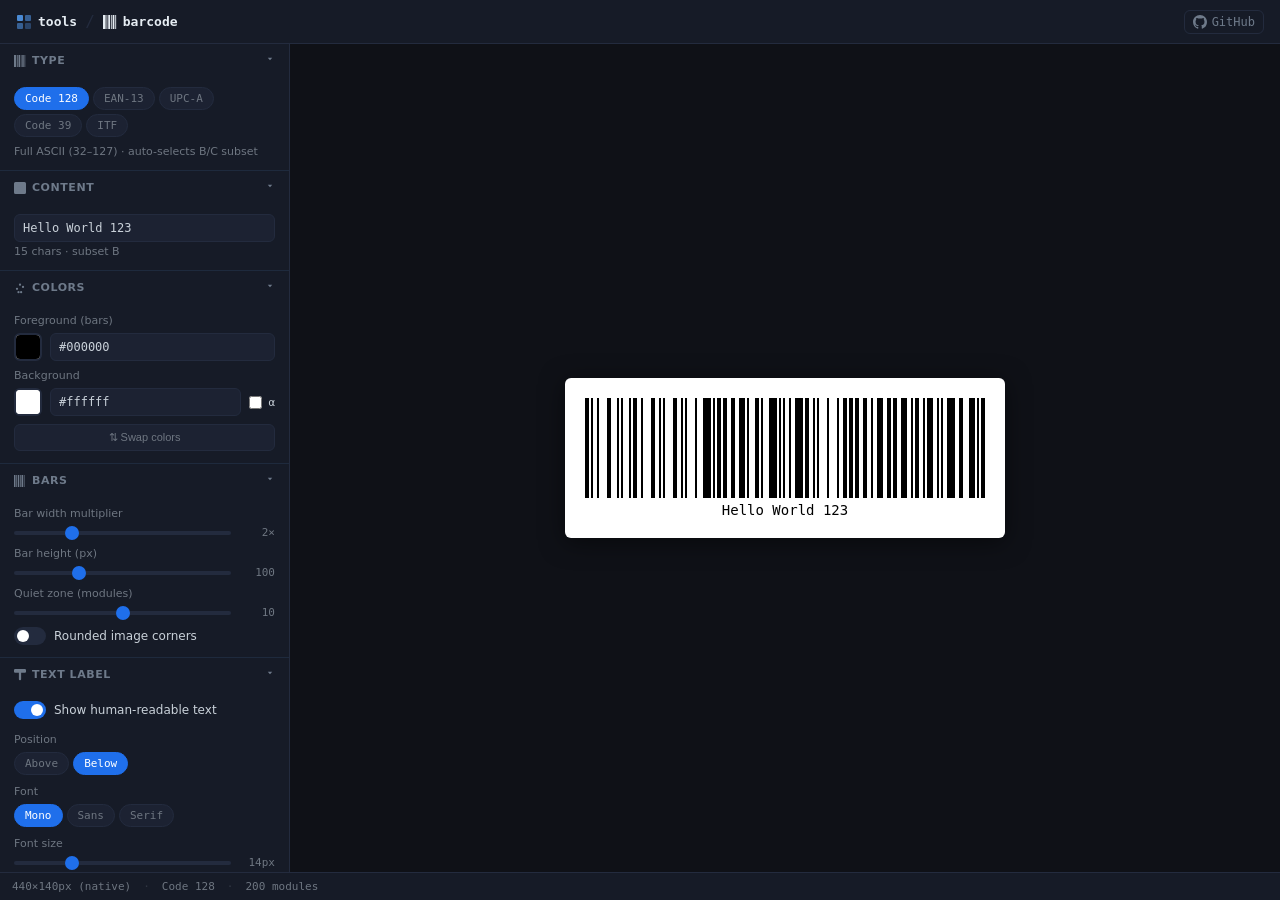
==== commit e8870bf4: "Add shared utils and rename tools to text/list Introduce a utils/ library (JS + CSS helpers and READ" ====
--- a/barcode/index.html
+++ b/barcode/index.html
@@ -4,31 +4,19 @@
 <meta charset="UTF-8">
 <meta name="viewport" content="width=device-width, initial-scale=1">
 <title>Barcode Generator · tools.bluejar.org</title>
+<link rel="stylesheet" href="../utils/tokens.css">
 <style>
 *,*::before,*::after{box-sizing:border-box;margin:0;padding:0}
 :root{
-  --bg:#0f1117;--bg-sidebar:#161b27;--bg-input:#1c2232;--bg-hover:#1f2637;--bg-active:#243047;
-  --border:#2a3448;--border-light:#1e2a3d;
-  --accent:#1f6feb;--accent-h:#388bfd;
-  --text:#c9d1d9;--text-dim:#6e7681;--text-heading:#e6edf3;
-  --font-mono:'JetBrains Mono','Fira Mono','Cascadia Code',monospace;
-  --font-ui:-apple-system,BlinkMacSystemFont,'Segoe UI',sans-serif;
-  --hdr:44px;--sw:290px;--stbar:28px;--r:6px;
+  --bg-input:#1c2232;--bg-active:#243047;
+  --border-light:#1e2a3d;
+  --accent:var(--accent-blue);--accent-h:var(--accent-blue-h);
+  --font-ui:var(--font-sans);
+  --hdr:44px;--sw:290px;--stbar:28px;--r:var(--radius);
 }
 html,body{height:100%;background:var(--bg);color:var(--text);font-family:var(--font-ui);font-size:13px}
 
 #app{display:grid;grid-template-columns:var(--sw) 1fr;grid-template-rows:var(--hdr) 1fr var(--stbar);height:100vh}
-
-/* header */
-header{grid-column:1/-1;display:flex;align-items:center;gap:8px;padding:0 16px;
-  background:var(--bg-sidebar);border-bottom:1px solid var(--border);font-family:var(--font-mono);font-size:13px}
-#hdr-logo{text-decoration:none;color:var(--text-heading);font-weight:600;display:flex;align-items:center;gap:6px}
-.hdr-sep{color:var(--border);font-size:16px}
-#hdr-title{color:var(--text-heading);font-weight:600}
-#hdr-space{flex:1}
-#hdr-gh{display:flex;align-items:center;gap:5px;color:var(--text-dim);text-decoration:none;
-  font-size:12px;padding:4px 8px;border-radius:var(--r);border:1px solid var(--border)}
-#hdr-gh:hover{color:var(--text);border-color:var(--accent)}
 
 /* sidebar */
 aside{background:var(--bg-sidebar);border-right:1px solid var(--border);overflow-y:auto;overflow-x:hidden}
@@ -50,14 +38,7 @@
   border-radius:var(--r);padding:10px 16px;font-size:12px;max-width:520px;text-align:center;display:none}
 
 /* sidebar sections */
-.sb-sec{border-bottom:1px solid var(--border-light)}
-.sb-hdr{display:flex;align-items:center;gap:6px;padding:10px 14px;cursor:pointer;user-select:none;
-  font-size:11px;font-weight:600;letter-spacing:.05em;text-transform:uppercase;color:var(--text-dim)}
-.sb-hdr:hover{color:var(--text);background:var(--bg-hover)}
-.chevron{margin-left:auto;transition:transform .15s}
-.sb-sec.collapsed .chevron{transform:rotate(-90deg)}
 .sb-body{padding:10px 14px 12px;display:flex;flex-direction:column;gap:10px}
-.sb-sec.collapsed .sb-body{display:none}
 
 /* controls */
 .clabel{font-size:11px;color:var(--text-dim);margin-bottom:3px;display:block}
@@ -118,37 +99,24 @@
 .check-row input[type=checkbox]{accent-color:var(--accent);width:13px;height:13px;cursor:pointer}
 .check-lbl{font-size:12px}
 </style>
+<script src="../utils/sidebar.js"></script>
+<script src="../utils/header.js"></script>
 </head>
 <body>
 <div id="app">
 
-<header>
-  <a id="hdr-logo" href="/">
-    <svg width="16" height="16" viewBox="0 0 16 16" fill="none">
-      <rect x="1" y="1" width="6" height="6" rx="1" fill="#58a6ff" opacity=".8"/>
-      <rect x="9" y="1" width="6" height="6" rx="1" fill="#58a6ff" opacity=".5"/>
-      <rect x="1" y="9" width="6" height="6" rx="1" fill="#58a6ff" opacity=".5"/>
-      <rect x="9" y="9" width="6" height="6" rx="1" fill="#58a6ff" opacity=".3"/>
-    </svg>
-    tools
-  </a>
-  <span class="hdr-sep">/</span>
-  <span id="hdr-title">barcode</span>
-  <div id="hdr-space"></div>
-  <a id="hdr-gh" href="https://github.com/humor4fun/tools" target="_blank">
-    <svg width="14" height="14" viewBox="0 0 16 16" fill="currentColor"><path d="M8 0C3.58 0 0 3.58 0 8c0 3.54 2.29 6.53 5.47 7.59.4.07.55-.17.55-.38 0-.19-.01-.82-.01-1.49-2.01.37-2.53-.49-2.69-.94-.09-.23-.48-.94-.82-1.13-.28-.15-.68-.52-.01-.53.63-.01 1.08.58 1.23.82.72 1.21 1.87.87 2.33.66.07-.52.28-.87.51-1.07-1.78-.2-3.64-.89-3.64-3.95 0-.87.31-1.59.82-2.15-.08-.2-.36-1.02.08-2.12 0 0 .67-.21 2.2.82.64-.18 1.32-.27 2-.27.68 0 1.36.09 2 .27 1.53-1.04 2.2-.82 2.2-.82.44 1.1.16 1.92.08 2.12.51.56.82 1.27.82 2.15 0 3.07-1.87 3.75-3.65 3.95.29.25.54.73.54 1.48 0 1.07-.01 1.93-.01 2.2 0 .21.15.46.55.38A8.013 8.013 0 0016 8c0-4.42-3.58-8-8-8z"/></svg>
-    GitHub
-  </a>
+<header id="header">
+  <div id="header-actions"></div>
 </header>
 
 <aside id="sidebar">
 
   <!-- TYPE -->
   <div class="sb-sec" id="sec-type">
-    <div class="sb-hdr" data-sec="type">
+    <div class="sb-hdr">
       <svg width="12" height="12" viewBox="0 0 16 16" fill="currentColor"><path d="M0 0h3v16H0zm4 0h1v16H4zm2 0h2v16H6zm3 0h1v16H9zm2 0h2v16h-2zm3 0h1v16h-1z"/></svg>
       Type
-      <span class="chevron"><svg width="10" height="10" viewBox="0 0 16 16" fill="currentColor"><path d="M4.5 6l3.5 4 3.5-4z"/></svg></span>
+      <span class="sb-chevron"><svg width="10" height="10" viewBox="0 0 16 16" fill="currentColor"><path d="M4.5 6l3.5 4 3.5-4z"/></svg></span>
     </div>
     <div class="sb-body">
       <div class="pills" id="type-pills">
@@ -164,10 +132,10 @@
 
   <!-- CONTENT -->
   <div class="sb-sec" id="sec-content">
-    <div class="sb-hdr" data-sec="content">
+    <div class="sb-hdr">
       <svg width="12" height="12" viewBox="0 0 16 16" fill="currentColor"><path d="M14 1H2a1 1 0 0 0-1 1v12a1 1 0 0 0 1 1h12a1 1 0 0 0 1-1V2a1 1 0 0 0-1-1zM2 0a2 2 0 0 0-2 2v12a2 2 0 0 0 2 2h12a2 2 0 0 0 2-2V2a2 2 0 0 0-2-2H2z"/><path d="M3 4.5h10v1H3zm0 2h10v1H3zm0 2h6v1H3z"/></svg>
       Content
-      <span class="chevron"><svg width="10" height="10" viewBox="0 0 16 16" fill="currentColor"><path d="M4.5 6l3.5 4 3.5-4z"/></svg></span>
+      <span class="sb-chevron"><svg width="10" height="10" viewBox="0 0 16 16" fill="currentColor"><path d="M4.5 6l3.5 4 3.5-4z"/></svg></span>
     </div>
     <div class="sb-body">
       <div class="crow">
@@ -179,10 +147,10 @@
 
   <!-- COLORS -->
   <div class="sb-sec" id="sec-colors">
-    <div class="sb-hdr" data-sec="colors">
+    <div class="sb-hdr">
       <svg width="12" height="12" viewBox="0 0 16 16" fill="currentColor"><path d="M8 5a1.5 1.5 0 1 0 0-3 1.5 1.5 0 0 0 0 3zm4 3a1.5 1.5 0 1 0 0-3 1.5 1.5 0 0 0 0 3zM5.5 9a1.5 1.5 0 1 1-3 0 1.5 1.5 0 0 1 3 0zm.5 6a1.5 1.5 0 1 0 0-3 1.5 1.5 0 0 0 0 3zm5-1.5a1.5 1.5 0 1 1-3 0 1.5 1.5 0 0 1 3 0z"/></svg>
       Colors
-      <span class="chevron"><svg width="10" height="10" viewBox="0 0 16 16" fill="currentColor"><path d="M4.5 6l3.5 4 3.5-4z"/></svg></span>
+      <span class="sb-chevron"><svg width="10" height="10" viewBox="0 0 16 16" fill="currentColor"><path d="M4.5 6l3.5 4 3.5-4z"/></svg></span>
     </div>
     <div class="sb-body">
       <div class="crow">
@@ -211,10 +179,10 @@
 
   <!-- BARS -->
   <div class="sb-sec" id="sec-bars">
-    <div class="sb-hdr" data-sec="bars">
+    <div class="sb-hdr">
       <svg width="12" height="12" viewBox="0 0 16 16" fill="currentColor"><path d="M0 0h2v16H0zm3 0h1v16H3zm2 0h2v16H5zm3 0h1v16H8zm2 0h2v16h-2zm3 0h1v16h-1z"/></svg>
       Bars
-      <span class="chevron"><svg width="10" height="10" viewBox="0 0 16 16" fill="currentColor"><path d="M4.5 6l3.5 4 3.5-4z"/></svg></span>
+      <span class="sb-chevron"><svg width="10" height="10" viewBox="0 0 16 16" fill="currentColor"><path d="M4.5 6l3.5 4 3.5-4z"/></svg></span>
     </div>
     <div class="sb-body">
       <div class="crow">
@@ -256,10 +224,10 @@
 
   <!-- TEXT LABEL -->
   <div class="sb-sec" id="sec-text">
-    <div class="sb-hdr" data-sec="text">
+    <div class="sb-hdr">
       <svg width="12" height="12" viewBox="0 0 16 16" fill="currentColor"><path d="M1.5 0A1.5 1.5 0 0 0 0 1.5v2A1.5 1.5 0 0 0 1.5 5h5v8.5A1.5 1.5 0 0 0 8 15a1.5 1.5 0 0 0 1.5-1.5V5h5A1.5 1.5 0 0 0 16 3.5v-2A1.5 1.5 0 0 0 14.5 0h-13z"/></svg>
       Text Label
-      <span class="chevron"><svg width="10" height="10" viewBox="0 0 16 16" fill="currentColor"><path d="M4.5 6l3.5 4 3.5-4z"/></svg></span>
+      <span class="sb-chevron"><svg width="10" height="10" viewBox="0 0 16 16" fill="currentColor"><path d="M4.5 6l3.5 4 3.5-4z"/></svg></span>
     </div>
     <div class="sb-body">
       <div class="crow">
@@ -319,10 +287,10 @@
 
   <!-- SIZE -->
   <div class="sb-sec" id="sec-size">
-    <div class="sb-hdr" data-sec="size">
+    <div class="sb-hdr">
       <svg width="12" height="12" viewBox="0 0 16 16" fill="currentColor"><path d="M5 1a2 2 0 0 0-2 2v1h10V3a2 2 0 0 0-2-2H5zm6 8H5a2 2 0 0 0-2 2v1h10v-1a2 2 0 0 0-2-2zM3 11h10v1H3zm0-8h10v1H3z"/></svg>
       Size
-      <span class="chevron"><svg width="10" height="10" viewBox="0 0 16 16" fill="currentColor"><path d="M4.5 6l3.5 4 3.5-4z"/></svg></span>
+      <span class="sb-chevron"><svg width="10" height="10" viewBox="0 0 16 16" fill="currentColor"><path d="M4.5 6l3.5 4 3.5-4z"/></svg></span>
     </div>
     <div class="sb-body">
       <div class="crow">
@@ -338,10 +306,10 @@
 
   <!-- EXPORT -->
   <div class="sb-sec" id="sec-export">
-    <div class="sb-hdr" data-sec="export">
+    <div class="sb-hdr">
       <svg width="12" height="12" viewBox="0 0 16 16" fill="currentColor"><path d="M.5 9.9a.5.5 0 0 1 .5.5v2.5a1 1 0 0 0 1 1h12a1 1 0 0 0 1-1v-2.5a.5.5 0 0 1 1 0v2.5a2 2 0 0 1-2 2H2a2 2 0 0 1-2-2v-2.5a.5.5 0 0 1 .5-.5z"/><path d="M7.646 11.854a.5.5 0 0 0 .708 0l3-3a.5.5 0 0 0-.708-.708L8.5 10.293V1.5a.5.5 0 0 0-1 0v8.793L5.354 8.146a.5.5 0 1 0-.708.708l3 3z"/></svg>
       Export
-      <span class="chevron"><svg width="10" height="10" viewBox="0 0 16 16" fill="currentColor"><path d="M4.5 6l3.5 4 3.5-4z"/></svg></span>
+      <span class="sb-chevron"><svg width="10" height="10" viewBox="0 0 16 16" fill="currentColor"><path d="M4.5 6l3.5 4 3.5-4z"/></svg></span>
     </div>
     <div class="sb-body">
       <div class="btn-row">
@@ -904,11 +872,6 @@
 //  EVENT WIRING
 // ═══════════════════════════════════════════════════════════════════════════
 
-// Sidebar collapse
-document.querySelectorAll('.sb-hdr').forEach(h=>{
-  h.addEventListener('click',()=>h.closest('.sb-sec').classList.toggle('collapsed'));
-});
-
 // Type pills
 document.querySelectorAll('#type-pills .pill').forEach(p=>{
   p.addEventListener('click',()=>{
@@ -1048,6 +1011,12 @@
 // ═══════════════════════════════════════════════════════════════════════════
 //  INIT
 // ═══════════════════════════════════════════════════════════════════════════
+renderHeader({
+  title: 'barcode',
+  toolIconSvg: '<svg width="14" height="14" viewBox="0 0 16 16" fill="currentColor"><path d="M0 0h3v16H0zm4 0h1v16H4zm2 0h2v16H6zm3 0h1v16H9zm2 0h2v16h-2zm3 0h1v16h-1z"/></svg>',
+  githubPath: 'barcode',
+});
+initSidebarSections('barcode_prefs', ['sec-type','sec-content','sec-colors','sec-bars','sec-text','sec-size','sec-export']);
 encodeAndRender();
 </script>
 </body>
--- a/utils/tokens.css
+++ b/utils/tokens.css
@@ -0,0 +1,42 @@
+/* tools/utils/tokens.css — shared design tokens for all tools
+   Include this before any tool-specific styles.
+   Last updated: 2026-06
+*/
+:root {
+  /* Backgrounds */
+  --bg:          #0f1117;
+  --bg-sidebar:  #161b27;
+  --bg-content:  #0f1117;
+  --bg-input:    #1c2232;
+  --bg-hover:    #1e2535;
+  --bg-active:   #1e3a5f;
+
+  /* Borders */
+  --border:       #232b3e;
+  --border-light: #1e2535;
+
+  /* Text */
+  --text:         #c9d1d9;
+  --text-muted:   #6e7a8a;
+  --text-dim:     #6e7681;   /* alias used by barcode/qr */
+  --text-heading: #e6edf3;
+  --text-link:    #58a6ff;
+
+  /* Accent colours */
+  --accent-blue:   #1f6feb;
+  --accent-blue-h: #388bfd;
+  --accent-green:  #238636;
+
+  /* Aliases used by barcode / qr */
+  --accent:   var(--accent-blue);
+  --accent-h: var(--accent-blue-h);
+
+  /* Radii */
+  --radius: 6px;
+  --r:      6px;   /* barcode/qr alias */
+
+  /* Typography */
+  --font-mono: 'JetBrains Mono', 'Fira Code', 'Cascadia Code', ui-monospace, monospace;
+  --font-sans: -apple-system, BlinkMacSystemFont, 'Segoe UI', system-ui, sans-serif;
+  --font-ui:   var(--font-sans);   /* barcode/qr alias */
+}
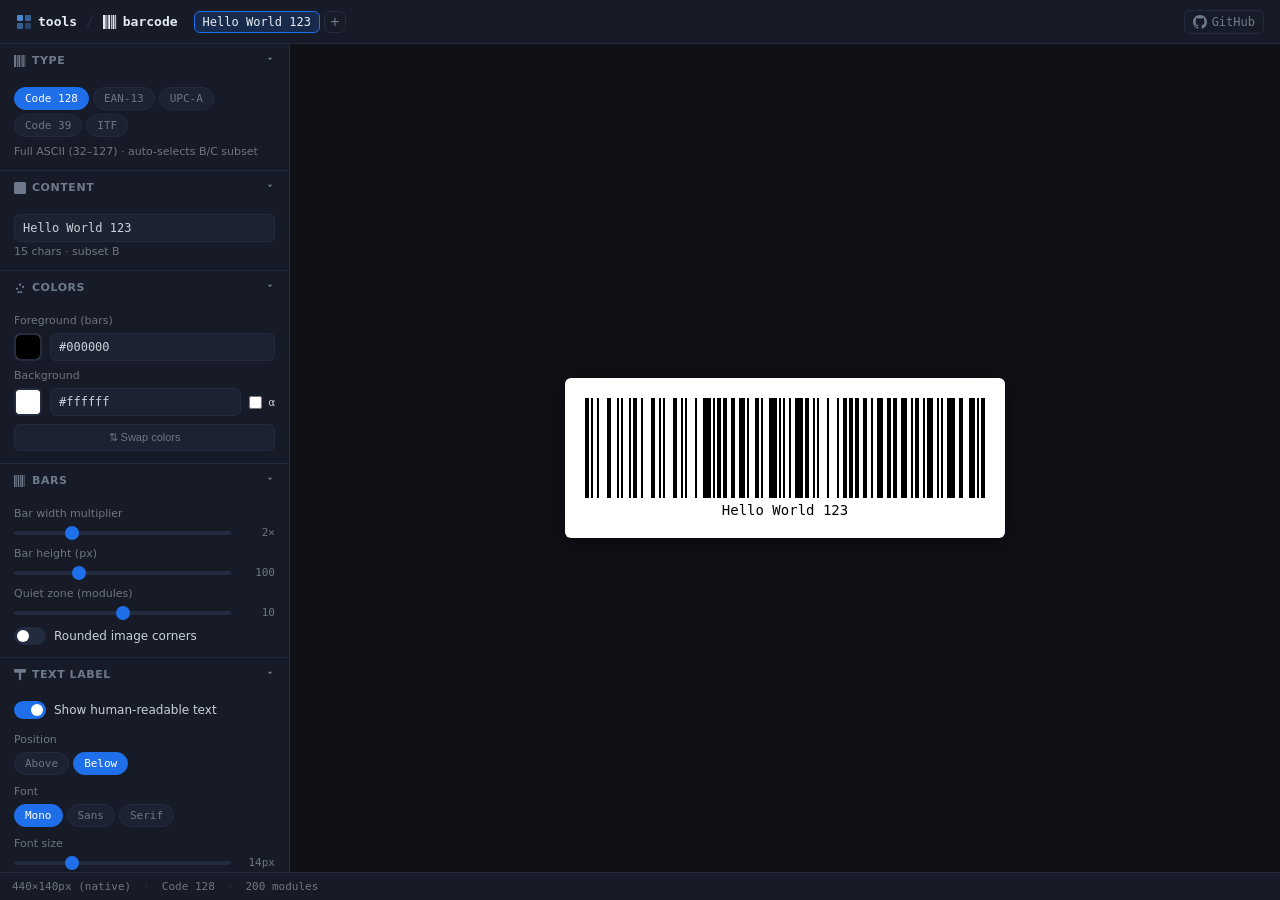
==== commit 58ea34ed: "Add tab support to barcode, list, transcode Include utils/tabs.js and integrate initTabs across barc" ====
--- a/barcode/index.html
+++ b/barcode/index.html
@@ -100,6 +100,7 @@
 .check-lbl{font-size:12px}
 </style>
 <script src="../utils/sidebar.js"></script>
+<script src="../utils/tabs.js"></script>
 <script src="../utils/header.js"></script>
 </head>
 <body>
@@ -1009,6 +1010,118 @@
 });
 
 // ═══════════════════════════════════════════════════════════════════════════
+//  TABS
+// ═══════════════════════════════════════════════════════════════════════════
+
+let barcodeCtrl = null;
+
+function makeDefaultTab() {
+  return {
+    content:    'Hello World 123',
+    type:       'code128',
+    fg:         '#000000',
+    bg:         '#ffffff',
+    transparent: false,
+    barWidth:   2,
+    barHeight:  100,
+    quietZone:  10,
+    rounded:    false,
+    cornerR:    16,
+    showText:   true,
+    textPos:    'below',
+    fontFamily: 'monospace',
+    fontSize:   14,
+    textGap:    6,
+    customTc:   false,
+    textColor:  '#000000',
+    outWidth:   600,
+  };
+}
+
+function tabLabel(tab) {
+  const c = (tab.content || '').trim();
+  if (!c) return 'Untitled';
+  return c.length <= 20 ? c : c.slice(0, 19) + '\u2026';
+}
+
+function getTabState() {
+  return {
+    content:    contentInp.value,
+    type:       curType,
+    fg:         fgColor.value,
+    bg:         bgColor.value,
+    transparent: bgTransp.checked,
+    barWidth:   parseFloat(barWidthEl.value),
+    barHeight:  parseInt(barHeightEl.value),
+    quietZone:  parseInt(quietZoneEl.value),
+    rounded:    roundedEl.checked,
+    cornerR:    parseInt(cornerREl.value),
+    showText:   showTextEl.checked,
+    textPos:    curTextPos,
+    fontFamily: curFont,
+    fontSize:   parseInt(fontSizeEl.value),
+    textGap:    parseInt(textGapEl.value),
+    customTc:   customTcEl.checked,
+    textColor:  tcColorEl.value,
+    outWidth:   parseInt(outWidthEl.value),
+  };
+}
+
+function applyTabState(tab) {
+  // Type
+  curType = tab.type || 'code128';
+  document.querySelectorAll('#type-pills .pill').forEach(p =>
+    p.classList.toggle('active', p.dataset.type === curType));
+  document.getElementById('type-hint').textContent = TYPE_HINTS[curType] || '';
+  document.getElementById('text-pos-row').style.display =
+    (curType === 'ean13' || curType === 'upca') ? 'none' : 'flex';
+
+  // Content
+  contentInp.value = tab.content !== undefined ? tab.content : TYPE_DEFAULTS[curType];
+
+  // Colors
+  fgColor.value = tab.fg || '#000000';
+  fgHex.value   = tab.fg || '#000000';
+  bgColor.value = tab.bg || '#ffffff';
+  bgHex.value   = tab.bg || '#ffffff';
+  bgTransp.checked = !!tab.transparent;
+
+  // Bars
+  barWidthEl.value  = tab.barWidth  !== undefined ? tab.barWidth  : 2;
+  document.getElementById('bw-val').textContent = barWidthEl.value + '×';
+  barHeightEl.value = tab.barHeight !== undefined ? tab.barHeight : 100;
+  document.getElementById('bh-val').textContent = barHeightEl.value;
+  quietZoneEl.value = tab.quietZone !== undefined ? tab.quietZone : 10;
+  document.getElementById('qz-val').textContent = quietZoneEl.value;
+  roundedEl.checked = !!tab.rounded;
+  cornerREl.value   = tab.cornerR  !== undefined ? tab.cornerR   : 16;
+  document.getElementById('cr-val').textContent = cornerREl.value + 'px';
+
+  // Text
+  showTextEl.checked = tab.showText !== false;
+  curTextPos = tab.textPos || 'below';
+  document.querySelectorAll('#text-pos-row .pill').forEach(p =>
+    p.classList.toggle('active', p.dataset.pos === curTextPos));
+  curFont = tab.fontFamily || 'monospace';
+  document.querySelectorAll('#font-pills .pill').forEach(p =>
+    p.classList.toggle('active', p.dataset.font === curFont));
+  fontSizeEl.value = tab.fontSize !== undefined ? tab.fontSize : 14;
+  document.getElementById('fs-val').textContent = fontSizeEl.value + 'px';
+  textGapEl.value  = tab.textGap  !== undefined ? tab.textGap  : 6;
+  document.getElementById('tg-val').textContent = textGapEl.value + 'px';
+  customTcEl.checked = !!tab.customTc;
+  tcColorEl.value  = tab.textColor || '#000000';
+  tcHexEl.value    = tab.textColor || '#000000';
+  document.getElementById('tc-row').style.display = tab.customTc ? 'flex' : 'none';
+
+  // Size
+  outWidthEl.value = tab.outWidth !== undefined ? tab.outWidth : 600;
+  document.getElementById('ow-val').textContent = outWidthEl.value;
+
+  encodeAndRender();
+}
+
+// ═══════════════════════════════════════════════════════════════════════════
 //  INIT
 // ═══════════════════════════════════════════════════════════════════════════
 renderHeader({
@@ -1017,7 +1130,13 @@
   githubPath: 'barcode',
 });
 initSidebarSections('barcode_prefs', ['sec-type','sec-content','sec-colors','sec-bars','sec-text','sec-size','sec-export']);
-encodeAndRender();
+barcodeCtrl = initTabs({
+  storageKey: 'barcode_tabs',
+  defaultTab: makeDefaultTab,
+  tabLabel:   tabLabel,
+  onSwitch:   applyTabState,
+  onSave:     getTabState,
+}).init();
 </script>
 </body>
 </html>
